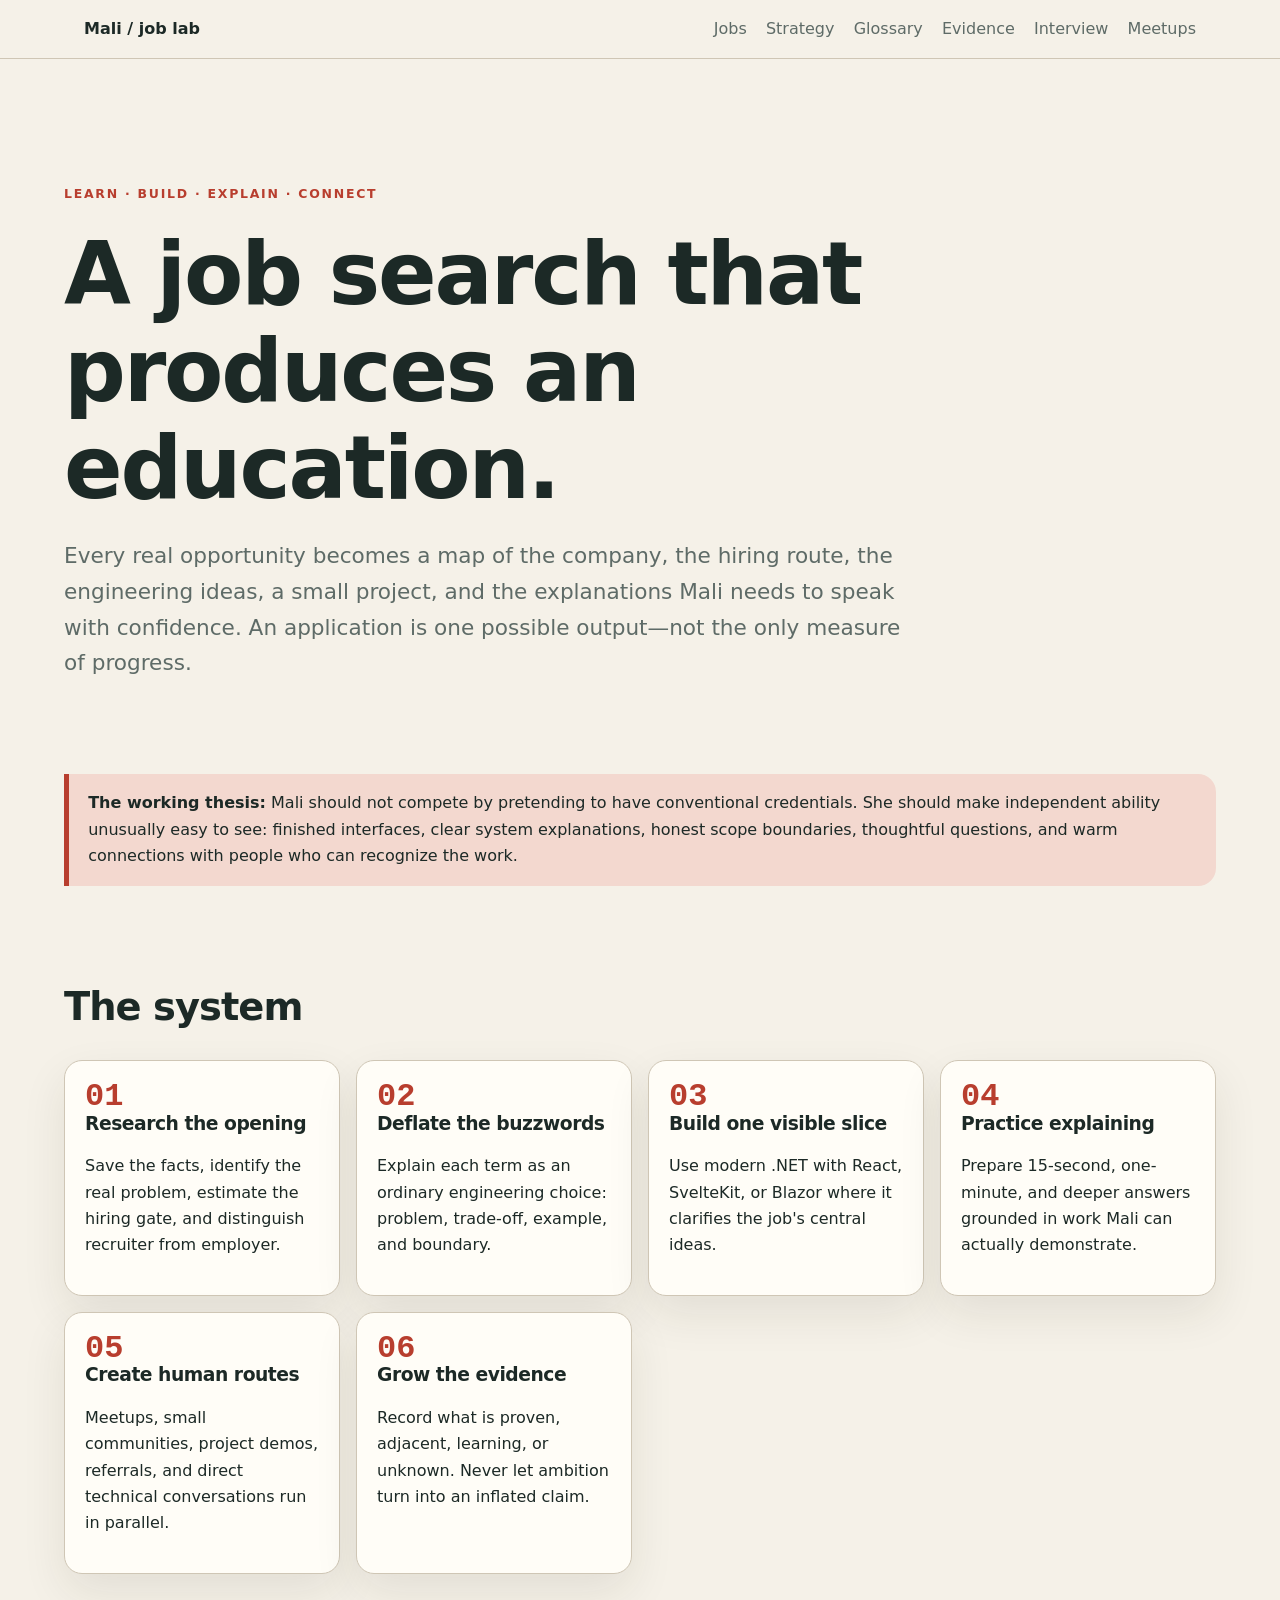
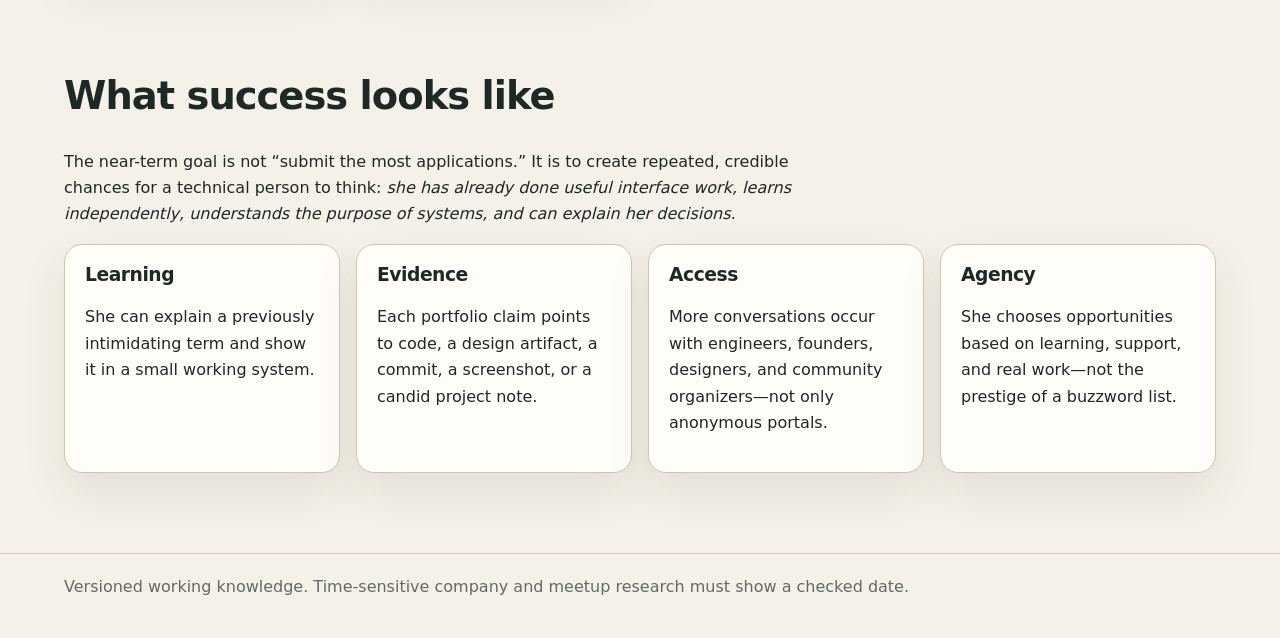
==== index.html @ 248afaf7 "Initialize Mali job-search learning laboratory" ====
<!doctype html>
<html lang="en">
<head>
  <meta charset="utf-8">
  <meta name="viewport" content="width=device-width, initial-scale=1">
  <title>Mali's job-search laboratory</title>
  <link rel="stylesheet" href="global.css">
</head>
<body>
<header class="masthead"><nav class="nav" aria-label="Main navigation">
  <a class="brand" href="index.html">Mali / job lab</a>
  <a href="jobs/index.html">Jobs</a><a href="strategy/index.html">Strategy</a><a href="glossary/index.html">Glossary</a>
  <a href="evidence/mali-baseline.html">Evidence</a><a href="interview/index.html">Interview</a><a href="meetups/index.html">Meetups</a>
</nav></header>
<main class="wrap">
  <section class="hero">
    <div class="eyebrow">Learn · build · explain · connect</div>
    <h1>A job search that produces an education.</h1>
    <p class="lede">Every real opportunity becomes a map of the company, the hiring route, the engineering ideas, a small project, and the explanations Mali needs to speak with confidence. An application is one possible output—not the only measure of progress.</p>
  </section>

  <div class="note"><strong>The working thesis:</strong> Mali should not compete by pretending to have conventional credentials. She should make independent ability unusually easy to see: finished interfaces, clear system explanations, honest scope boundaries, thoughtful questions, and warm connections with people who can recognize the work.</div>

  <section aria-labelledby="system"><h2 id="system">The system</h2><div class="grid">
    <a class="card card-link" href="jobs/index.html"><span class="number">01</span><h3>Research the opening</h3><p>Save the facts, identify the real problem, estimate the hiring gate, and distinguish recruiter from employer.</p></a>
    <a class="card card-link" href="glossary/index.html"><span class="number">02</span><h3>Deflate the buzzwords</h3><p>Explain each term as an ordinary engineering choice: problem, trade-off, example, and boundary.</p></a>
    <a class="card card-link" href="projects/README.md"><span class="number">03</span><h3>Build one visible slice</h3><p>Use modern .NET with React, SvelteKit, or Blazor where it clarifies the job's central ideas.</p></a>
    <a class="card card-link" href="interview/index.html"><span class="number">04</span><h3>Practice explaining</h3><p>Prepare 15-second, one-minute, and deeper answers grounded in work Mali can actually demonstrate.</p></a>
    <a class="card card-link" href="meetups/index.html"><span class="number">05</span><h3>Create human routes</h3><p>Meetups, small communities, project demos, referrals, and direct technical conversations run in parallel.</p></a>
    <a class="card card-link" href="evidence/mali-baseline.html"><span class="number">06</span><h3>Grow the evidence</h3><p>Record what is proven, adjacent, learning, or unknown. Never let ambition turn into an inflated claim.</p></a>
  </div></section>

  <section><h2>What success looks like</h2>
    <p>The near-term goal is not “submit the most applications.” It is to create repeated, credible chances for a technical person to think: <em>she has already done useful interface work, learns independently, understands the purpose of systems, and can explain her decisions.</em></p>
    <div class="grid">
      <div class="card"><h3>Learning</h3><p>She can explain a previously intimidating term and show it in a small working system.</p></div>
      <div class="card"><h3>Evidence</h3><p>Each portfolio claim points to code, a design artifact, a commit, a screenshot, or a candid project note.</p></div>
      <div class="card"><h3>Access</h3><p>More conversations occur with engineers, founders, designers, and community organizers—not only anonymous portals.</p></div>
      <div class="card"><h3>Agency</h3><p>She chooses opportunities based on learning, support, and real work—not the prestige of a buzzword list.</p></div>
    </div>
  </section>
</main>
<footer><div class="wrap">Versioned working knowledge. Time-sensitive company and meetup research must show a checked date.</div></footer>
</body></html>
---- global.css ----
:root {
  color-scheme: light dark;
  --bg: #f5f1e8;
  --surface: #fffdf7;
  --surface-2: #eee7d8;
  --ink: #1c2926;
  --muted: #5e6b67;
  --line: #cfc6b5;
  --accent: #b83e2e;
  --accent-2: #0d6f66;
  --accent-soft: #f3d8cf;
  --good: #236b45;
  --warn: #9a5a05;
  --unknown: #6a5b83;
  --shadow: 0 18px 45px rgba(48, 39, 25, .09);
  --radius: 18px;
  --measure: 72rem;
}

@media (prefers-color-scheme: dark) {
  :root {
    --bg: #111816;
    --surface: #17211e;
    --surface-2: #202c28;
    --ink: #f4efe4;
    --muted: #b5c0bb;
    --line: #364640;
    --accent: #ff8d76;
    --accent-2: #61c6b7;
    --accent-soft: #4b2924;
    --good: #76cf9e;
    --warn: #f0bd69;
    --unknown: #c0a9df;
    --shadow: 0 18px 45px rgba(0, 0, 0, .25);
  }
}

* { box-sizing: border-box; }
html { scroll-behavior: smooth; }
body {
  margin: 0;
  background: var(--bg);
  color: var(--ink);
  font: 16px/1.65 Inter, ui-sans-serif, system-ui, -apple-system, BlinkMacSystemFont, "Segoe UI", sans-serif;
}
a { color: var(--accent-2); text-decoration-thickness: .08em; text-underline-offset: .18em; }
a:hover { color: var(--accent); }
h1, h2, h3 { line-height: 1.12; letter-spacing: -.025em; }
h1 { max-width: 18ch; font-size: clamp(2.5rem, 7vw, 5.4rem); margin: .25em 0; }
h2 { margin-top: 2.6em; font-size: clamp(1.7rem, 3vw, 2.4rem); }
h3 { margin-top: 1.7em; }
p, li { max-width: 72ch; }
code { padding: .1em .35em; border-radius: .35em; background: var(--surface-2); }

.masthead { border-bottom: 1px solid var(--line); background: color-mix(in srgb, var(--bg) 90%, transparent); }
.nav { max-width: var(--measure); margin: auto; padding: 1rem 1.25rem; display: flex; flex-wrap: wrap; gap: .7rem 1.2rem; align-items: center; }
.brand { margin-right: auto; color: var(--ink); font-weight: 800; text-decoration: none; }
.nav a:not(.brand) { color: var(--muted); text-decoration: none; }
.nav a[aria-current="page"] { color: var(--accent); }
.wrap { width: min(calc(100% - 2rem), var(--measure)); margin: 0 auto; padding: 2.2rem 0 5rem; }
.hero { padding: clamp(2rem, 7vw, 6rem) 0 3rem; }
.eyebrow { color: var(--accent); font-size: .78rem; font-weight: 800; letter-spacing: .14em; text-transform: uppercase; }
.lede { max-width: 62ch; color: var(--muted); font-size: clamp(1.08rem, 2vw, 1.35rem); }
.grid { display: grid; grid-template-columns: repeat(auto-fit, minmax(min(100%, 17rem), 1fr)); gap: 1rem; }
.card { padding: 1.25rem; border: 1px solid var(--line); border-radius: var(--radius); background: var(--surface); box-shadow: var(--shadow); }
.card h3, .card h4 { margin-top: 0; }
.card-link { color: inherit; text-decoration: none; transition: transform .15s ease, border-color .15s ease; }
.card-link:hover { color: inherit; transform: translateY(-3px); border-color: var(--accent); }
.number { color: var(--accent); font: 800 2rem/1 ui-monospace, monospace; }
.meta, .small { color: var(--muted); font-size: .9rem; }
.note { margin: 1.5rem 0; padding: 1rem 1.2rem; border-left: .35rem solid var(--accent); background: var(--accent-soft); border-radius: 0 var(--radius) var(--radius) 0; }
.tag, .status { display: inline-block; padding: .22rem .55rem; border: 1px solid currentColor; border-radius: 999px; font-size: .75rem; font-weight: 750; }
.verified { color: var(--good); }
.inferred { color: var(--warn); }
.unknown { color: var(--unknown); }
.score { font: 800 1.3rem/1 ui-monospace, monospace; color: var(--accent); }
.table-wrap { overflow-x: auto; }
table { width: 100%; border-collapse: collapse; background: var(--surface); }
th, td { padding: .8rem; border: 1px solid var(--line); text-align: left; vertical-align: top; }
th { background: var(--surface-2); }
.steps { counter-reset: steps; list-style: none; padding: 0; }
.steps > li { position: relative; margin: 1rem 0; padding: 0 0 1.2rem 3.4rem; border-bottom: 1px solid var(--line); }
.steps > li::before { counter-increment: steps; content: counter(steps); position: absolute; left: 0; top: 0; width: 2.2rem; height: 2.2rem; display: grid; place-items: center; border-radius: 50%; background: var(--accent); color: white; font-weight: 800; }
.answer { margin: 1rem 0; padding: 1.1rem; border: 1px solid var(--line); border-radius: var(--radius); background: var(--surface); }
.answer strong:first-child { color: var(--accent); }
footer { border-top: 1px solid var(--line); color: var(--muted); }
footer .wrap { padding: 1.2rem 0 2rem; }
@media (max-width: 600px) { .nav { align-items: flex-start; } h1 { font-size: 2.55rem; } }
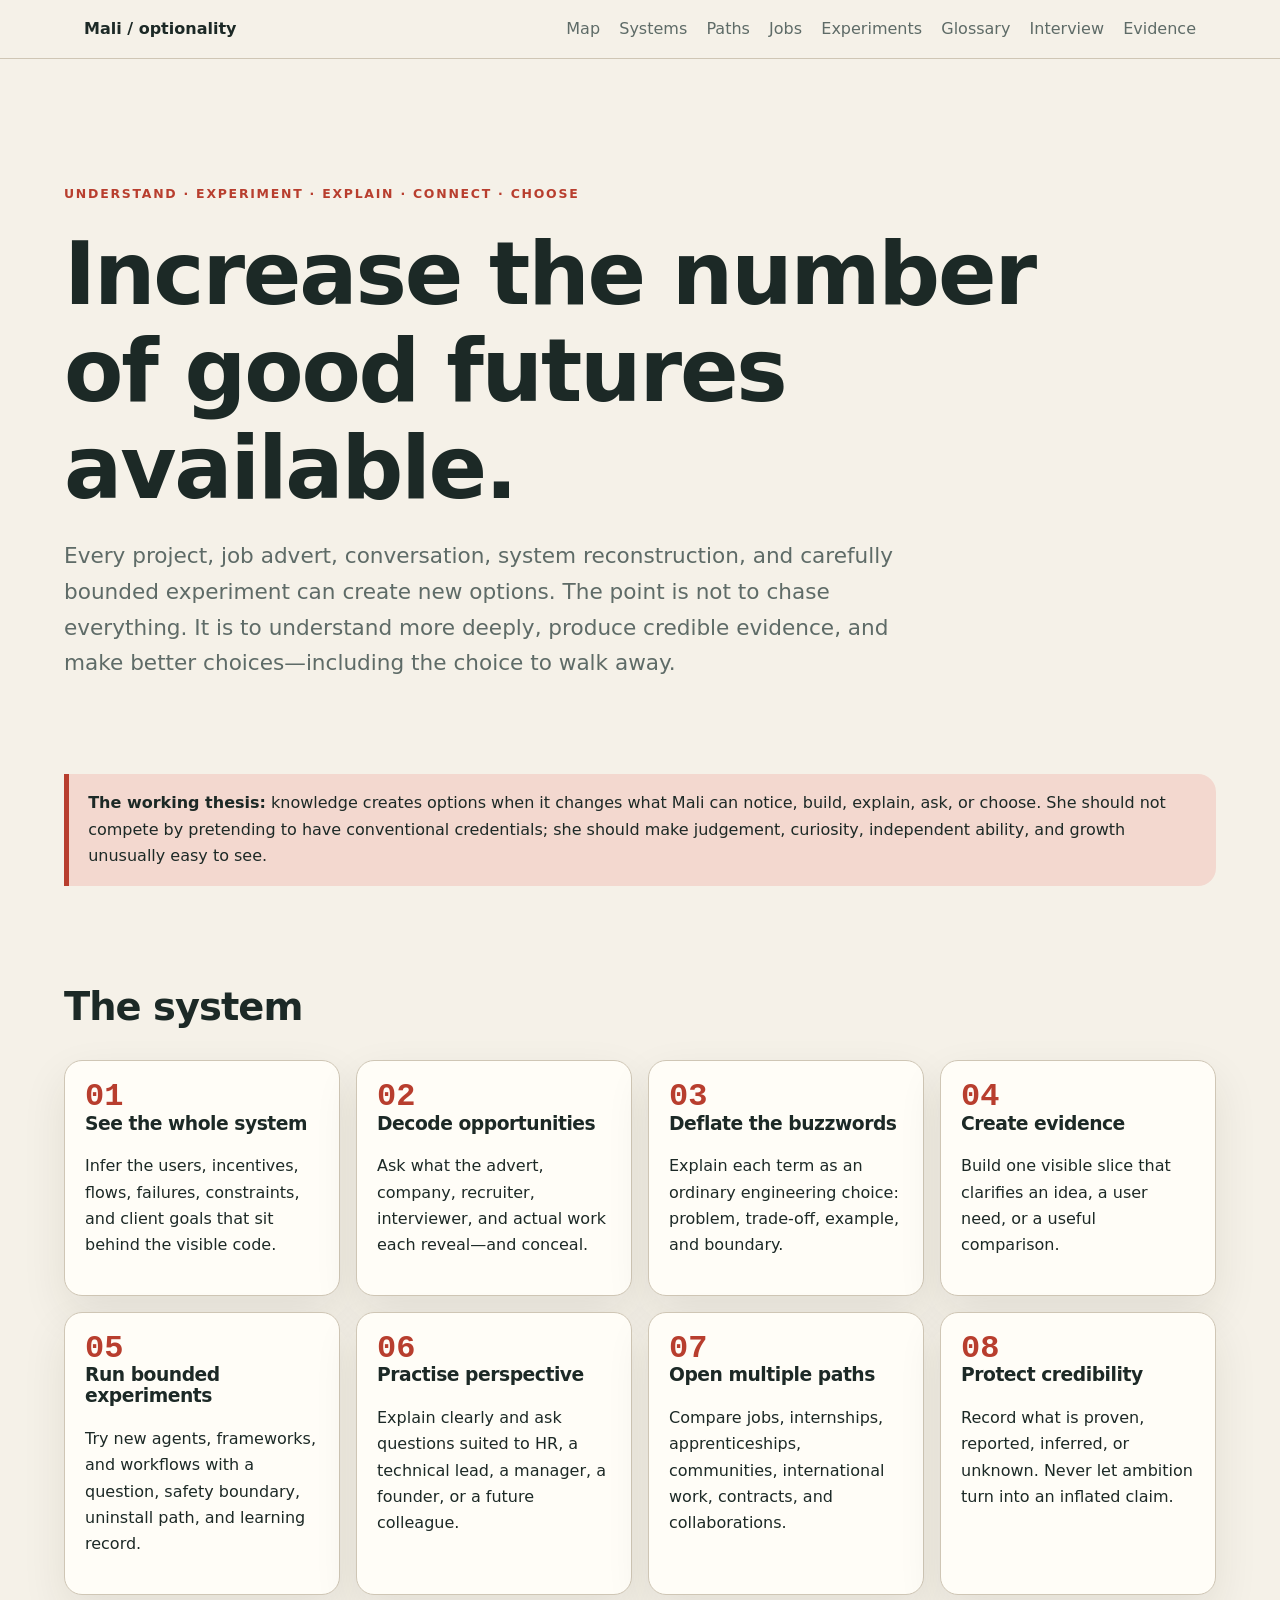
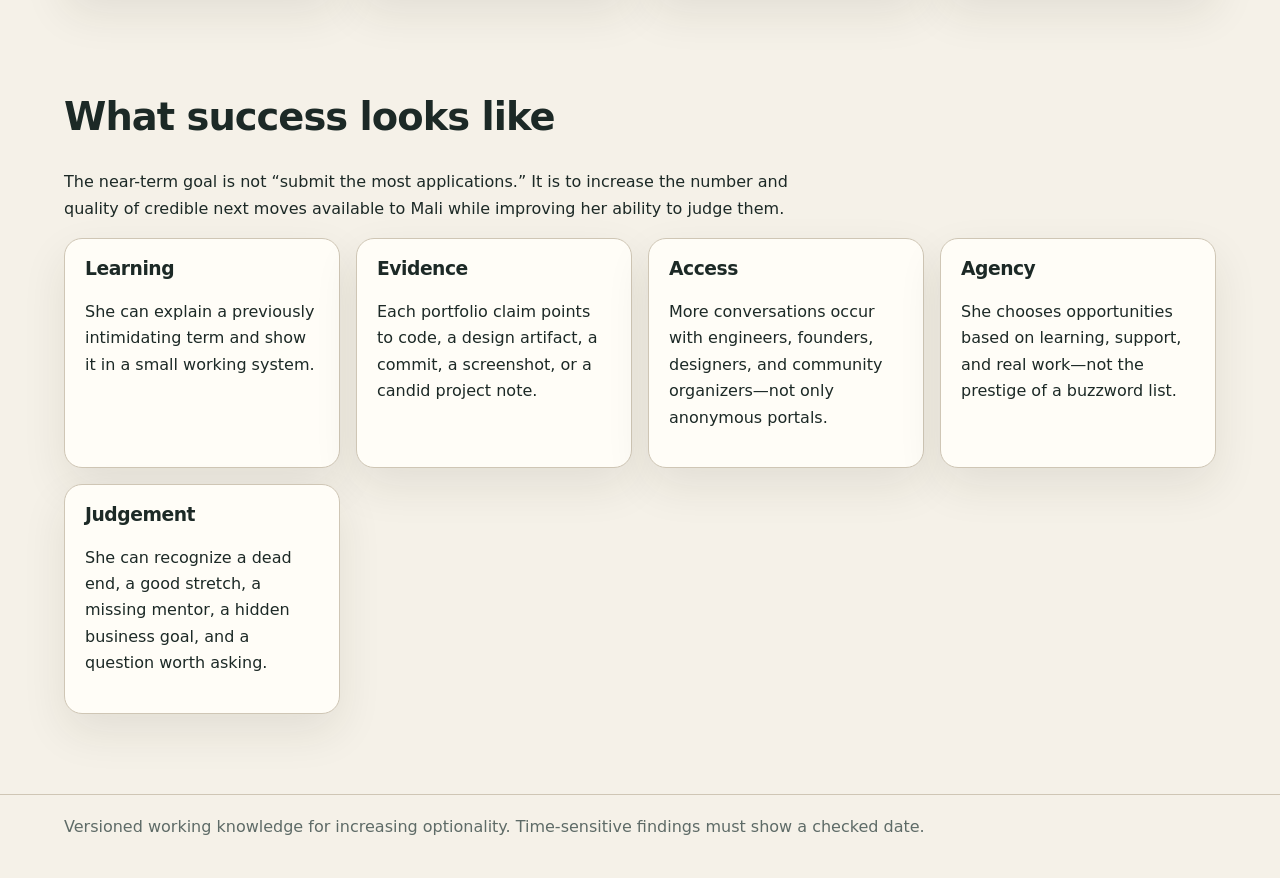
==== commit 9334d2c5: "Reframe repository around optionality and systems thinking" ====
--- a/index.html
+++ b/index.html
@@ -3,42 +3,45 @@
 <head>
   <meta charset="utf-8">
   <meta name="viewport" content="width=device-width, initial-scale=1">
-  <title>Mali's job-search laboratory</title>
+  <title>Mali's optionality laboratory</title>
   <link rel="stylesheet" href="global.css">
 </head>
 <body>
 <header class="masthead"><nav class="nav" aria-label="Main navigation">
-  <a class="brand" href="index.html">Mali / job lab</a>
-  <a href="jobs/index.html">Jobs</a><a href="strategy/index.html">Strategy</a><a href="glossary/index.html">Glossary</a>
-  <a href="evidence/mali-baseline.html">Evidence</a><a href="interview/index.html">Interview</a><a href="meetups/index.html">Meetups</a>
+  <a class="brand" href="index.html">Mali / optionality</a>
+  <a href="strategy/index.html">Map</a><a href="systems/index.html">Systems</a><a href="paths/index.html">Paths</a><a href="jobs/index.html">Jobs</a>
+  <a href="experiments/index.html">Experiments</a><a href="glossary/index.html">Glossary</a><a href="interview/index.html">Interview</a><a href="evidence/mali-baseline.html">Evidence</a>
 </nav></header>
 <main class="wrap">
   <section class="hero">
-    <div class="eyebrow">Learn · build · explain · connect</div>
-    <h1>A job search that produces an education.</h1>
-    <p class="lede">Every real opportunity becomes a map of the company, the hiring route, the engineering ideas, a small project, and the explanations Mali needs to speak with confidence. An application is one possible output—not the only measure of progress.</p>
+    <div class="eyebrow">Understand · experiment · explain · connect · choose</div>
+    <h1>Increase the number of good futures available.</h1>
+    <p class="lede">Every project, job advert, conversation, system reconstruction, and carefully bounded experiment can create new options. The point is not to chase everything. It is to understand more deeply, produce credible evidence, and make better choices—including the choice to walk away.</p>
   </section>
 
-  <div class="note"><strong>The working thesis:</strong> Mali should not compete by pretending to have conventional credentials. She should make independent ability unusually easy to see: finished interfaces, clear system explanations, honest scope boundaries, thoughtful questions, and warm connections with people who can recognize the work.</div>
+  <div class="note"><strong>The working thesis:</strong> knowledge creates options when it changes what Mali can notice, build, explain, ask, or choose. She should not compete by pretending to have conventional credentials; she should make judgement, curiosity, independent ability, and growth unusually easy to see.</div>
 
   <section aria-labelledby="system"><h2 id="system">The system</h2><div class="grid">
-    <a class="card card-link" href="jobs/index.html"><span class="number">01</span><h3>Research the opening</h3><p>Save the facts, identify the real problem, estimate the hiring gate, and distinguish recruiter from employer.</p></a>
-    <a class="card card-link" href="glossary/index.html"><span class="number">02</span><h3>Deflate the buzzwords</h3><p>Explain each term as an ordinary engineering choice: problem, trade-off, example, and boundary.</p></a>
-    <a class="card card-link" href="projects/README.md"><span class="number">03</span><h3>Build one visible slice</h3><p>Use modern .NET with React, SvelteKit, or Blazor where it clarifies the job's central ideas.</p></a>
-    <a class="card card-link" href="interview/index.html"><span class="number">04</span><h3>Practice explaining</h3><p>Prepare 15-second, one-minute, and deeper answers grounded in work Mali can actually demonstrate.</p></a>
-    <a class="card card-link" href="meetups/index.html"><span class="number">05</span><h3>Create human routes</h3><p>Meetups, small communities, project demos, referrals, and direct technical conversations run in parallel.</p></a>
-    <a class="card card-link" href="evidence/mali-baseline.html"><span class="number">06</span><h3>Grow the evidence</h3><p>Record what is proven, adjacent, learning, or unknown. Never let ambition turn into an inflated claim.</p></a>
+    <a class="card card-link" href="systems/index.html"><span class="number">01</span><h3>See the whole system</h3><p>Infer the users, incentives, flows, failures, constraints, and client goals that sit behind the visible code.</p></a>
+    <a class="card card-link" href="jobs/index.html"><span class="number">02</span><h3>Decode opportunities</h3><p>Ask what the advert, company, recruiter, interviewer, and actual work each reveal—and conceal.</p></a>
+    <a class="card card-link" href="glossary/index.html"><span class="number">03</span><h3>Deflate the buzzwords</h3><p>Explain each term as an ordinary engineering choice: problem, trade-off, example, and boundary.</p></a>
+    <a class="card card-link" href="projects/index.html"><span class="number">04</span><h3>Create evidence</h3><p>Build one visible slice that clarifies an idea, a user need, or a useful comparison.</p></a>
+    <a class="card card-link" href="experiments/index.html"><span class="number">05</span><h3>Run bounded experiments</h3><p>Try new agents, frameworks, and workflows with a question, safety boundary, uninstall path, and learning record.</p></a>
+    <a class="card card-link" href="interview/index.html"><span class="number">06</span><h3>Practise perspective</h3><p>Explain clearly and ask questions suited to HR, a technical lead, a manager, a founder, or a future colleague.</p></a>
+    <a class="card card-link" href="paths/index.html"><span class="number">07</span><h3>Open multiple paths</h3><p>Compare jobs, internships, apprenticeships, communities, international work, contracts, and collaborations.</p></a>
+    <a class="card card-link" href="evidence/mali-baseline.html"><span class="number">08</span><h3>Protect credibility</h3><p>Record what is proven, reported, inferred, or unknown. Never let ambition turn into an inflated claim.</p></a>
   </div></section>
 
   <section><h2>What success looks like</h2>
-    <p>The near-term goal is not “submit the most applications.” It is to create repeated, credible chances for a technical person to think: <em>she has already done useful interface work, learns independently, understands the purpose of systems, and can explain her decisions.</em></p>
+    <p>The near-term goal is not “submit the most applications.” It is to increase the number and quality of credible next moves available to Mali while improving her ability to judge them.</p>
     <div class="grid">
       <div class="card"><h3>Learning</h3><p>She can explain a previously intimidating term and show it in a small working system.</p></div>
       <div class="card"><h3>Evidence</h3><p>Each portfolio claim points to code, a design artifact, a commit, a screenshot, or a candid project note.</p></div>
       <div class="card"><h3>Access</h3><p>More conversations occur with engineers, founders, designers, and community organizers—not only anonymous portals.</p></div>
       <div class="card"><h3>Agency</h3><p>She chooses opportunities based on learning, support, and real work—not the prestige of a buzzword list.</p></div>
+      <div class="card"><h3>Judgement</h3><p>She can recognize a dead end, a good stretch, a missing mentor, a hidden business goal, and a question worth asking.</p></div>
     </div>
   </section>
 </main>
-<footer><div class="wrap">Versioned working knowledge. Time-sensitive company and meetup research must show a checked date.</div></footer>
+<footer><div class="wrap">Versioned working knowledge for increasing optionality. Time-sensitive findings must show a checked date.</div></footer>
 </body></html>
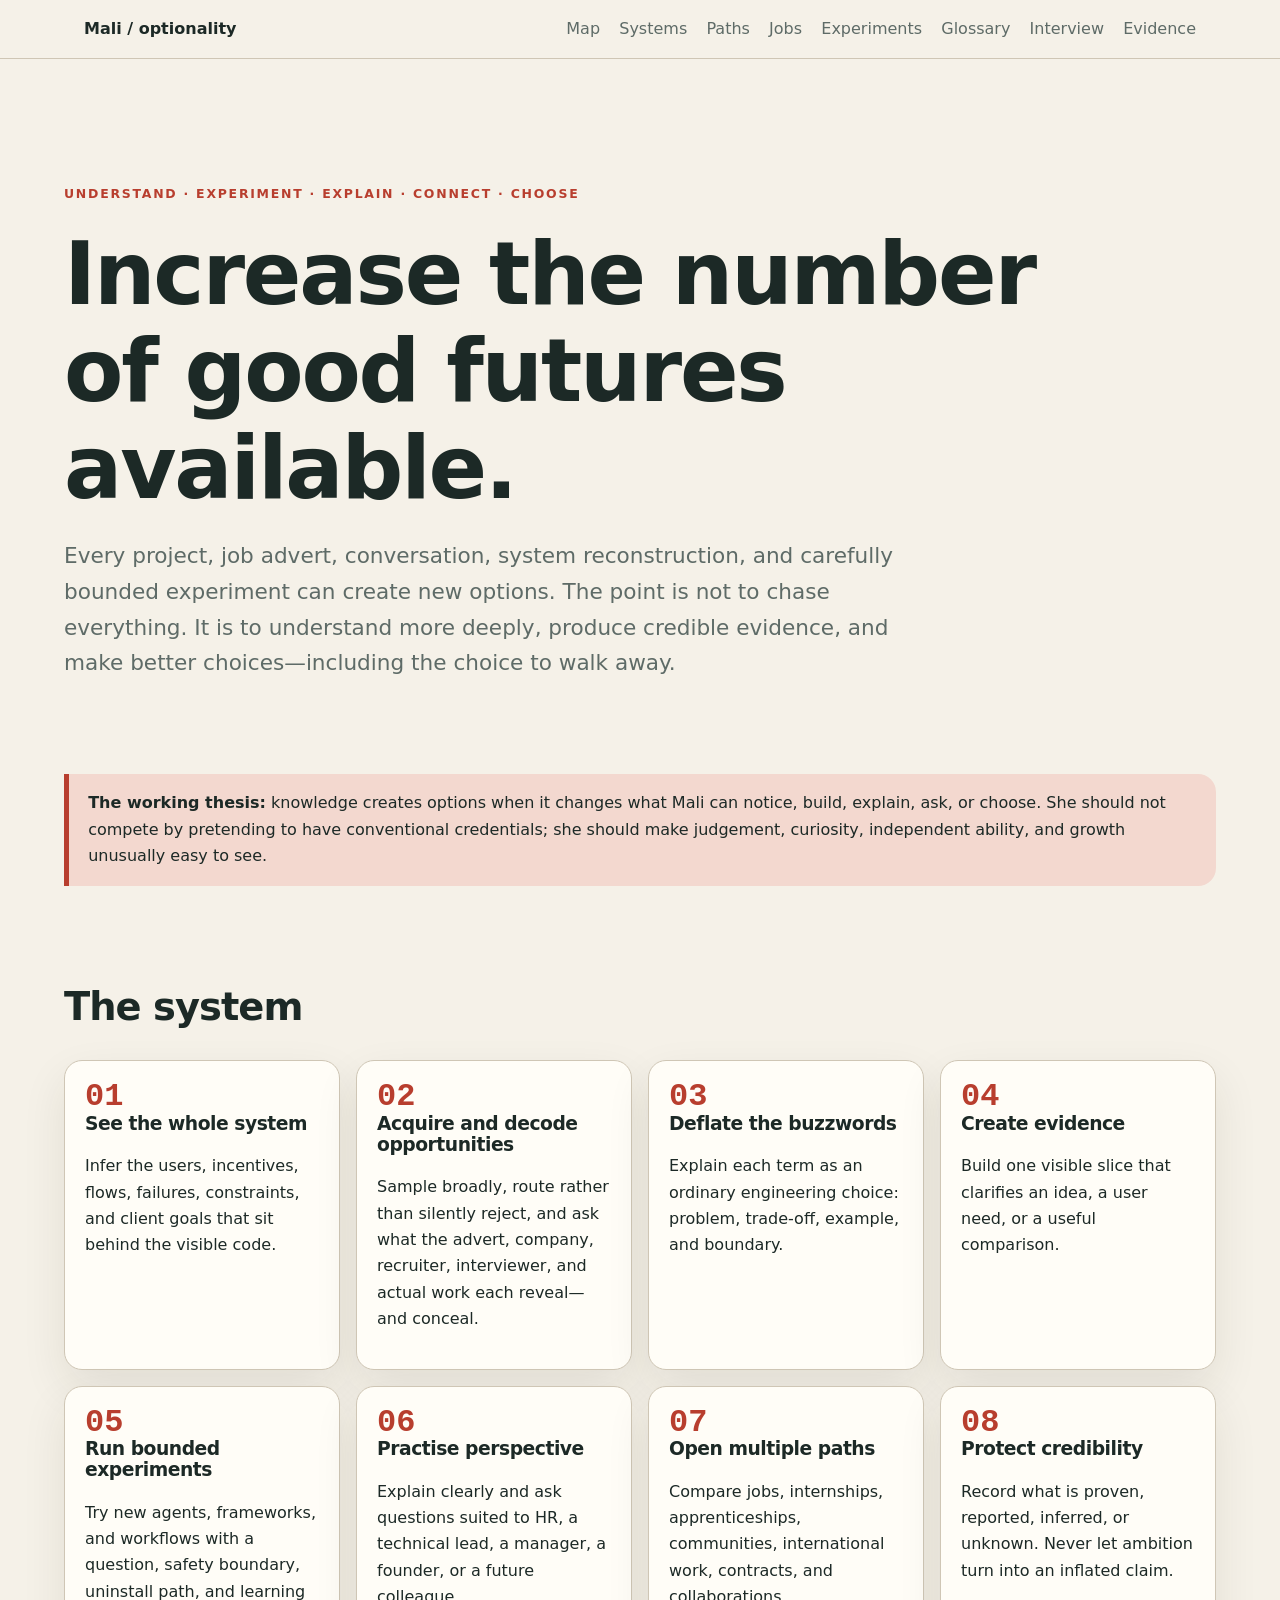
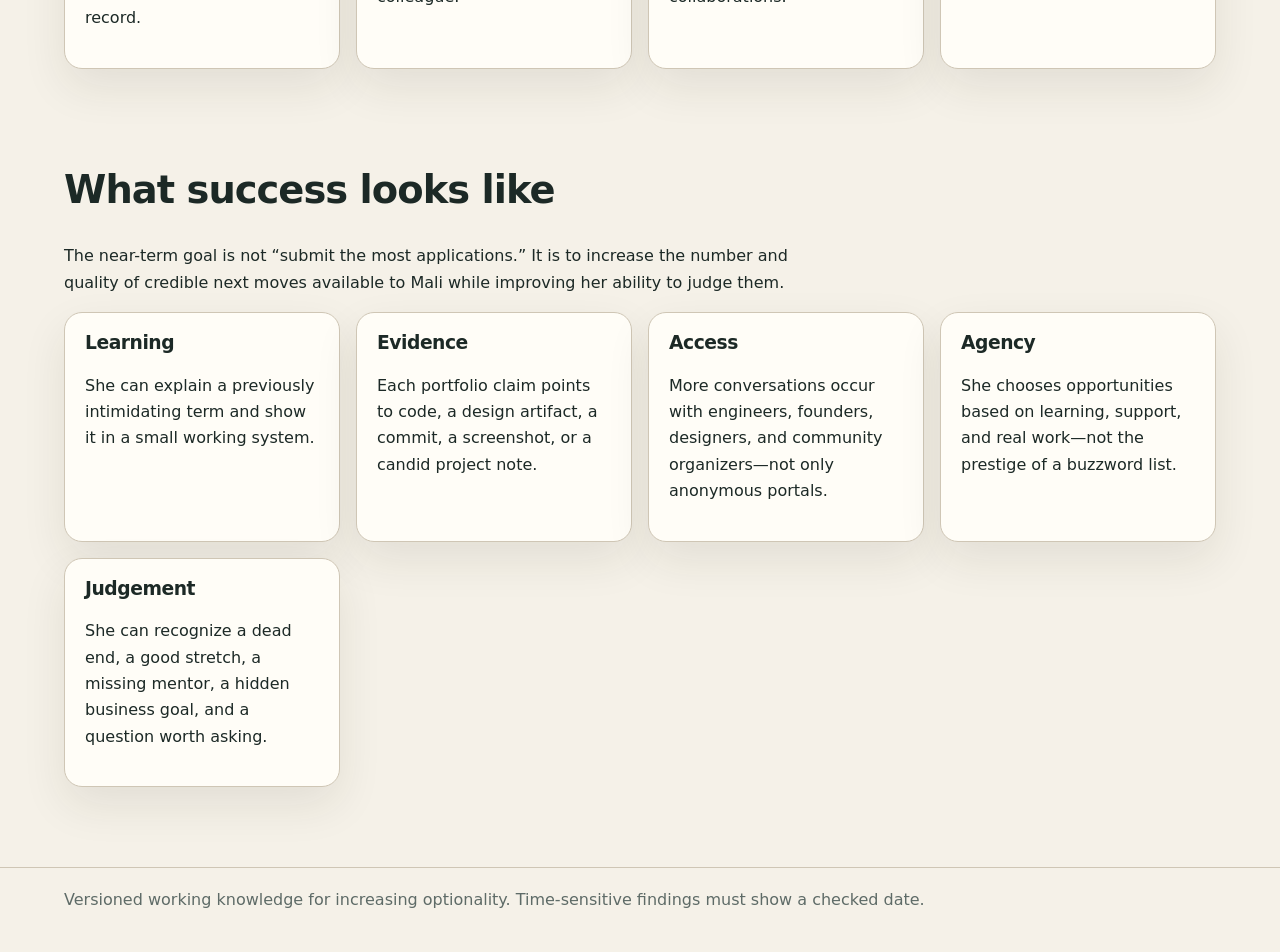
==== commit 80600b9d: "Add opportunity acquisition and learning map workflow" ====
--- a/index.html
+++ b/index.html
@@ -23,7 +23,7 @@
 
   <section aria-labelledby="system"><h2 id="system">The system</h2><div class="grid">
     <a class="card card-link" href="systems/index.html"><span class="number">01</span><h3>See the whole system</h3><p>Infer the users, incentives, flows, failures, constraints, and client goals that sit behind the visible code.</p></a>
-    <a class="card card-link" href="jobs/index.html"><span class="number">02</span><h3>Decode opportunities</h3><p>Ask what the advert, company, recruiter, interviewer, and actual work each reveal—and conceal.</p></a>
+    <a class="card card-link" href="jobs/index.html"><span class="number">02</span><h3>Acquire and decode opportunities</h3><p>Sample broadly, route rather than silently reject, and ask what the advert, company, recruiter, interviewer, and actual work each reveal—and conceal.</p></a>
     <a class="card card-link" href="glossary/index.html"><span class="number">03</span><h3>Deflate the buzzwords</h3><p>Explain each term as an ordinary engineering choice: problem, trade-off, example, and boundary.</p></a>
     <a class="card card-link" href="projects/index.html"><span class="number">04</span><h3>Create evidence</h3><p>Build one visible slice that clarifies an idea, a user need, or a useful comparison.</p></a>
     <a class="card card-link" href="experiments/index.html"><span class="number">05</span><h3>Run bounded experiments</h3><p>Try new agents, frameworks, and workflows with a question, safety boundary, uninstall path, and learning record.</p></a>
